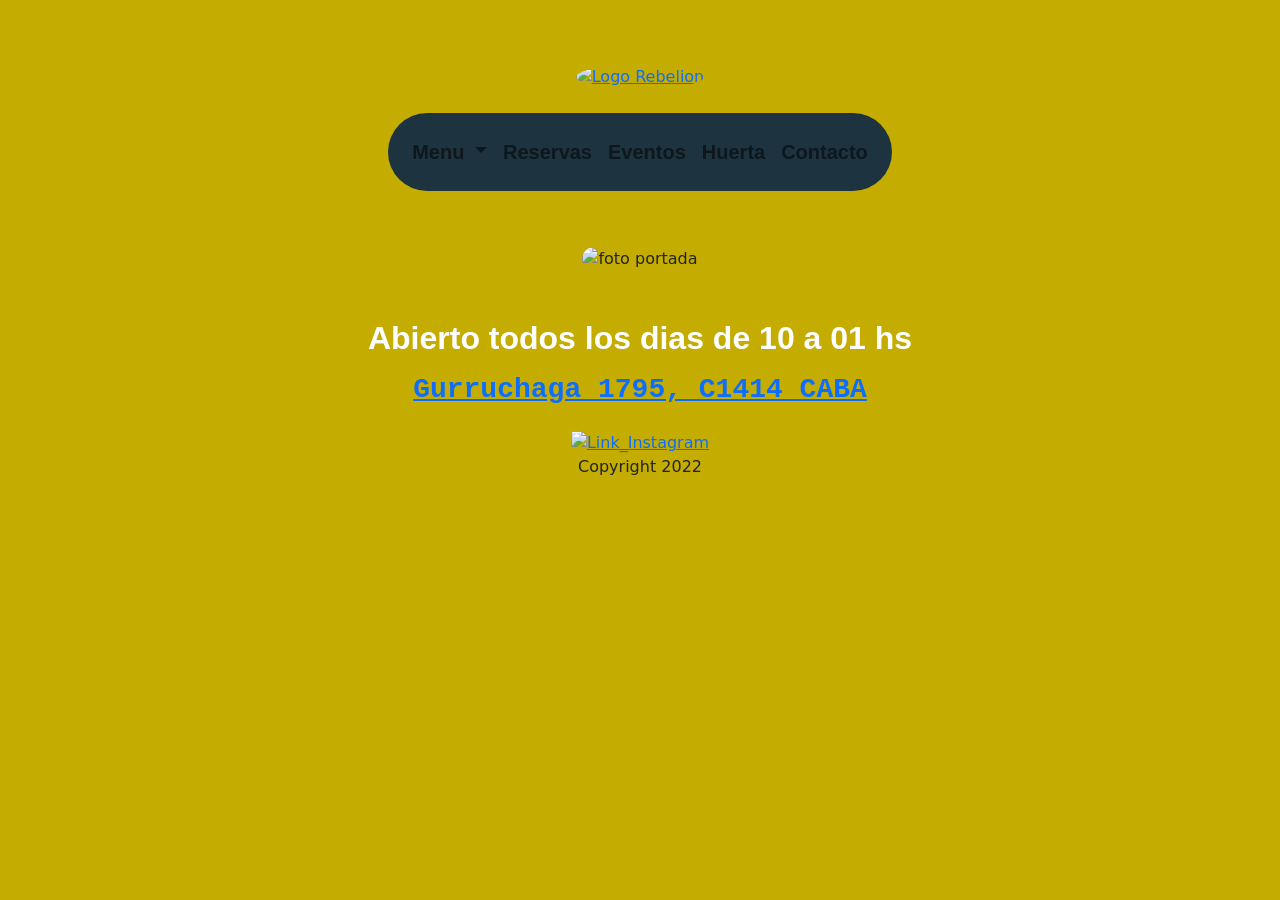
==== index.html @ e7a41cca "bootstrap y mas" ====
<!DOCTYPE html>
<html lang="es">
<head>
  
  <meta charset="UTF-8">
  <meta http-equiv="X-UA-Compatible" content="IE=edge">
  <meta name="viewport" content="width=device-width, initial-scale=1.0">  
  <link rel="stylesheet" href="./assets/bootstrap/css/bootstrap.min.css">
  <script src= "./assets/bootstrap/js/jquery.slim.min.js"></script>
  <script src="./assets/bootstrap/js/bootstrap.bundle.min.js"></script>
  <script src="./assets/bootstrap/js/wow.js"></script>
              <script>
              new WOW().init();
              </script>
  <link rel="stylesheet" href="./assets/bootstrap/css/animate.css">
  <link rel="shortcut icon" href="./assets/img/favicon.png" type="image/png">
  <link rel="stylesheet" href="./assets/estilos/style.css">
  <title>Rebelion</title>
</head>
<body>
<header> 
  <div class="rounded"> 
    <a href= "./index.html" > 
      <img src= "./assets/img/logo_rebelion.jpg" alt="Logo Rebelion" width="100" height="100" class="logo__nav">
     </a> 
    </div>
    <nav class="navbar navbar-expand-xl navbar-light bg-light">
      <div class="container-fluid">
        <div class="collapse navbar-collapse show" id="navbarWithDropdown">
          <ul class="navbar-nav">
            <li class="nav-item dropdown">
              <a class="nav-link dropdown-toggle" href="#" id="navbarDropdownMenuLink" role="button" data-bs-toggle="dropdown" aria-expanded="false">
                Menu
              </a><ul class="dropdown-menu" aria-labelledby="navbarDropdownMenuLink">
                <li><a class="dropdown-item" href="./assets/pages/menudia.html">Dia</a></li>
                <li><a class="dropdown-item" href="./assets/pages/menunoche.html">Noche</a></li>
              </ul>
            </li>
            <li class="nav-item">
              <a class="nav-link" href="./assets/pages/reservas.html">Reservas</a>
            </li>
            <li class="nav-item">
              <a class="nav-link" href="./assets/pages/eventos.html">Eventos</a>
            </li>
              <li class="nav-item">
                <a class="nav-link "  href="./assets/pages/huerta.html">Huerta</a>
              </li>
              <li class="nav-item">
                <a class="nav-link" href="./assets/pages/contacto.html">Contacto</a>
              </li>
          </ul>
        </div>
      </div>
    </nav>
</header>
<main> 
  <div class="imagen__portada__div">
    <img src="./assets/img/portada.jpg" alt="foto portada" width="600" height="600" class="foto__portada">
  </div>
  <h2 class="hora__index"> Abierto todos los dias de 10 a 01 hs </h2>
  <h3 class="direccion__index"> <a href= "https://www.google.com/maps/place/Rebeli%C3%B3n/@-34.5882023,-58.4272227,17z/data=!3m1!4b1!4m5!3m4!1s0x95bcb5e92b712fb3:0x6e0782597e94b379!8m2!3d-34.5882023!4d-58.4272227" target="_blank">Gurruchaga 1795, C1414 CABA</a></h3>
    
</main>
  <footer><a href="https://www.instagram.com/rebelion_ba/" class="logo__instagram"> <img src="assets/img/instagram.png" alt="Link_Instagram" width="40" height="40"> </a><p>Copyright 2022</p></footer>
</body>
</html>
---- assets/estilos/style.css ----
*{
    margin: 0;
    padding: 0;
    box-sizing: border-box;
    text-decoration: none;
}
/* logo  */
.rounded {padding: 1rem;   
}
.logo__nav{border-radius: 80%;
    width: 10vw;
    height: 10vw;}


.imagen__portada__div{
    padding: 3rem
}

.foto__portada {border-radius: 60px;
    width: 50vw;
    height: 50vw;
    
}

header{
    display: flex;
    flex-direction: column;
    align-items: center;
}

/* Barra Navegacion */
.nav {display: flex;
    flex-direction: row;
    justify-content: right;
    align-items: center;
}

.navbar-nav {
    background: #1D333F;;
    padding: 1rem ;
        font-family:-apple-system, BlinkMacSystemFont, 'Segoe UI', Roboto, Oxygen, Ubuntu, Cantarell, 'Open Sans', 'Helvetica Neue', sans-serif;
        font-size: 20px;
        font-weight: bold;
        border-radius: 50px; 
    }

    .navbar-nav:hover {
        background: #fff;
    }
.navbar-expand-xl{
    background-color:transparent!important ;

} 
body{ 
    background: #C5AC00;
        padding: 3rem;
    text-align: center;

 
}
main h1 { color: #FFFFFF;
        text-shadow: 1px 3px 0 #969696, 1px 13px 5px #1D333F;
        font-size: 50px;
        font-family:'Franklin Gothic Medium', 'Arial Narrow', Arial, sans-serif;}
 
.hora__index { color: #fff;
    font-family:'Gill Sans', 'Gill Sans MT', Calibri, 'Trebuchet MS', sans-serif;
    font-weight: 700;

    animation: backInLeft;
    animation-duration: 2s;
    animation-delay: 1s;
 }

 .menu__ambos {
    width: 23vw;
    height: 43vw;
    border-radius: 2rem;
    transition: width 2s, height 2s;
    padding: 1rem ;
}

.menu__ambos:hover {
    width: 30vw;
    height: 50vw;
}


/* formulario contacto */

.mb-3{
    padding: 1rem;
    font-size: 30px;
    width: 20%;
    display: flex;
    flex-direction: column;
    align-self: center;
    margin: auto;
}


.reserva__letra {font-size: 30px;}
#fecha { font-size: 20px;}
#comensales{font-size: 20px;}
#tel { font-size: 20px;}

.direccion__index {margin-top: 1rem;
    font-family: 'Courier New', Courier, monospace;
    font-weight: 700;
    
}

.logo__instagram {width: fit-content;
    align-self: center;
}

.carousel-inner{
   text-align: center;
   margin: 0 auto;
    border-radius: 50px;
    width: 30vw;
    height: 30vw;

}

footer {padding: 1rem;
    display: flex;
flex-direction: column;
align-content:center;
justify-content: end;
}
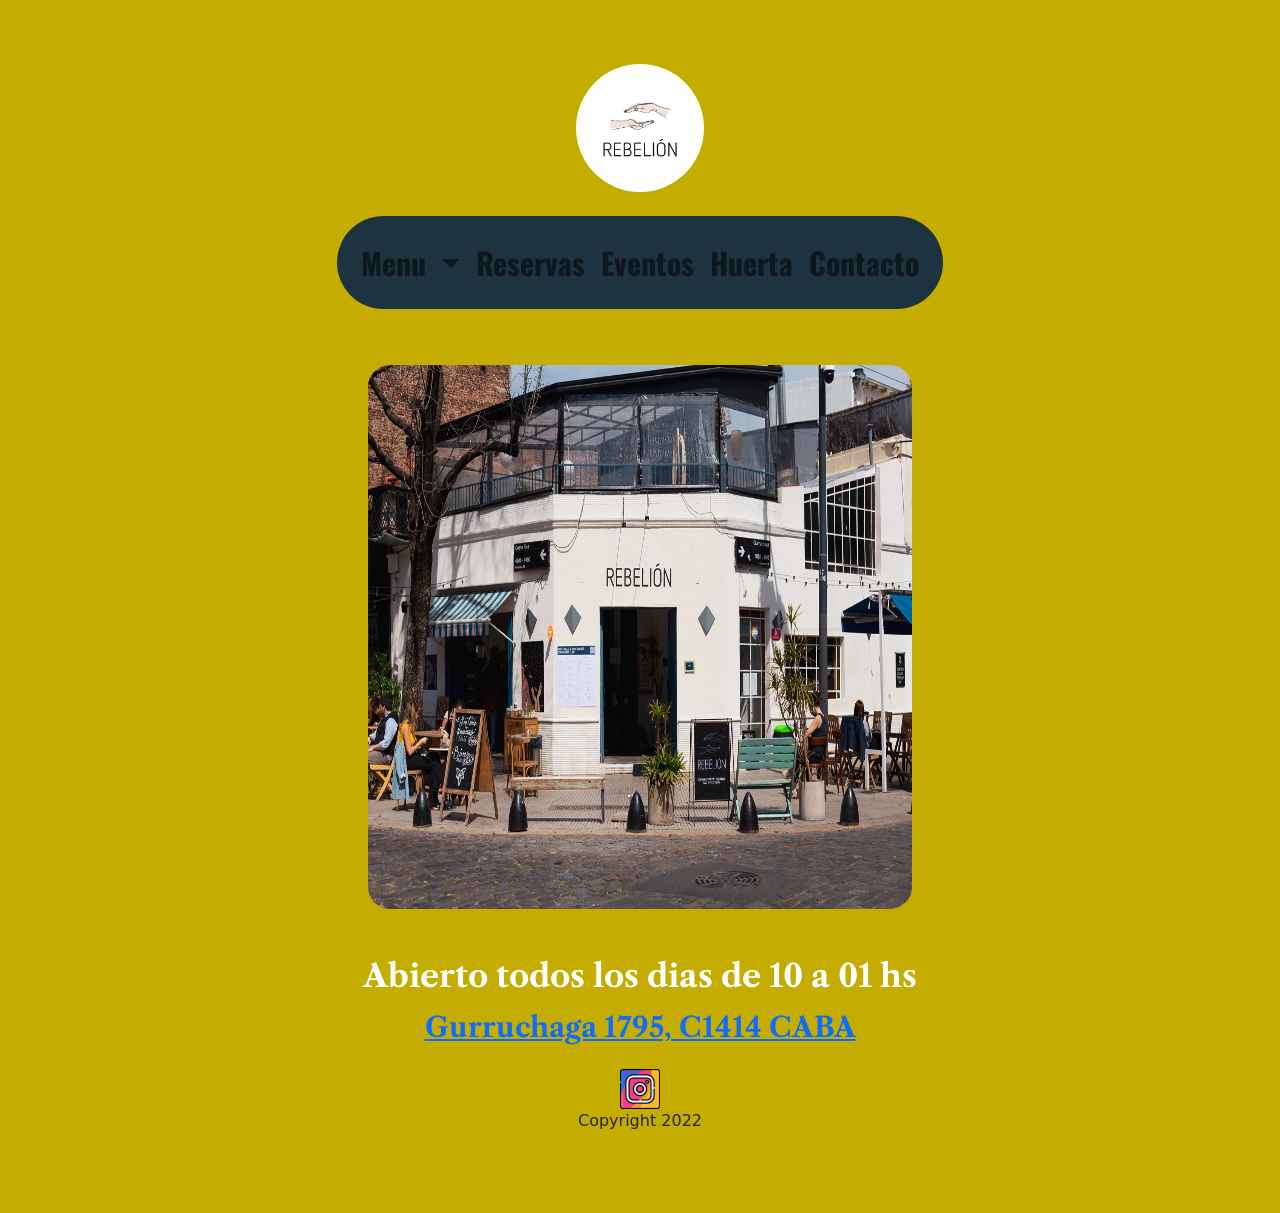
==== commit 75d8bf3c: "sass cambios" ====
--- a/index.html
+++ b/index.html
@@ -14,12 +14,13 @@
               </script>
   <link rel="stylesheet" href="./assets/bootstrap/css/animate.css">
   <link rel="shortcut icon" href="./assets/img/favicon.png" type="image/png">
-  <link rel="stylesheet" href="./assets/estilos/style.css">
+  <link rel="stylesheet" href="./assets/estilos/main.css">
+  <link href="https://fonts.googleapis.com/css2?family=Libre+Caslon+Text:wght@700&family=Oswald:wght@500&display=swap" rel="stylesheet">
   <title>Rebelion</title>
 </head>
 <body>
 <header> 
-  <div class="rounded"> 
+  <div class="logo"> 
     <a href= "./index.html" > 
       <img src= "./assets/img/logo_rebelion.jpg" alt="Logo Rebelion" width="100" height="100" class="logo__nav">
      </a> 
@@ -54,8 +55,8 @@
     </nav>
 </header>
 <main> 
-  <div class="imagen__portada__div">
-    <img src="./assets/img/portada.jpg" alt="foto portada" width="600" height="600" class="foto__portada">
+  <div>
+    <img src="./assets/img/portada.jpg" alt="foto portada" class="imagen__portada">
   </div>
   <h2 class="hora__index"> Abierto todos los dias de 10 a 01 hs </h2>
   <h3 class="direccion__index"> <a href= "https://www.google.com/maps/place/Rebeli%C3%B3n/@-34.5882023,-58.4272227,17z/data=!3m1!4b1!4m5!3m4!1s0x95bcb5e92b712fb3:0x6e0782597e94b379!8m2!3d-34.5882023!4d-58.4272227" target="_blank">Gurruchaga 1795, C1414 CABA</a></h3>
--- a/assets/estilos/main.css
+++ b/assets/estilos/main.css
@@ -0,0 +1 @@
+header{display:flex;flex-direction:column;align-items:center}.logo{padding:1rem}.logo__nav{border-radius:80%;width:10vw;height:10vw}.nav{display:flex;flex-direction:row;align-items:center}.navbar-expand-xl{background-color:transparent !important}.navbar-nav{background:#1D333F;font-family:"Oswald","sans-serif";padding:1rem;font-size:30px;font-weight:bold;border-radius:50px}.navbar-nav .nav-item:hover{background:#fff}footer{padding:1rem;display:flex;flex-direction:column;align-content:center;justify-content:end}body{background:#C5AC00;padding:3rem;text-align:center}main h1{color:#fff;text-shadow:1px 3px 0 #969696,1px 13px 5px #1D333F;font-size:60px;font-family:"Libre Caslon Text","serif"}body .hora__index{color:#fff;font-family:"Libre Caslon Text","serif";font-weight:700;animation:backInLeft;animation-duration:2s;animation-delay:1s}body .imagen__portada{padding:3rem;align-items:center;border-radius:70px;width:50vw;height:50vw}body .direccion__index{margin-top:1rem;font-family:"Libre Caslon Text","serif";font-weight:700}
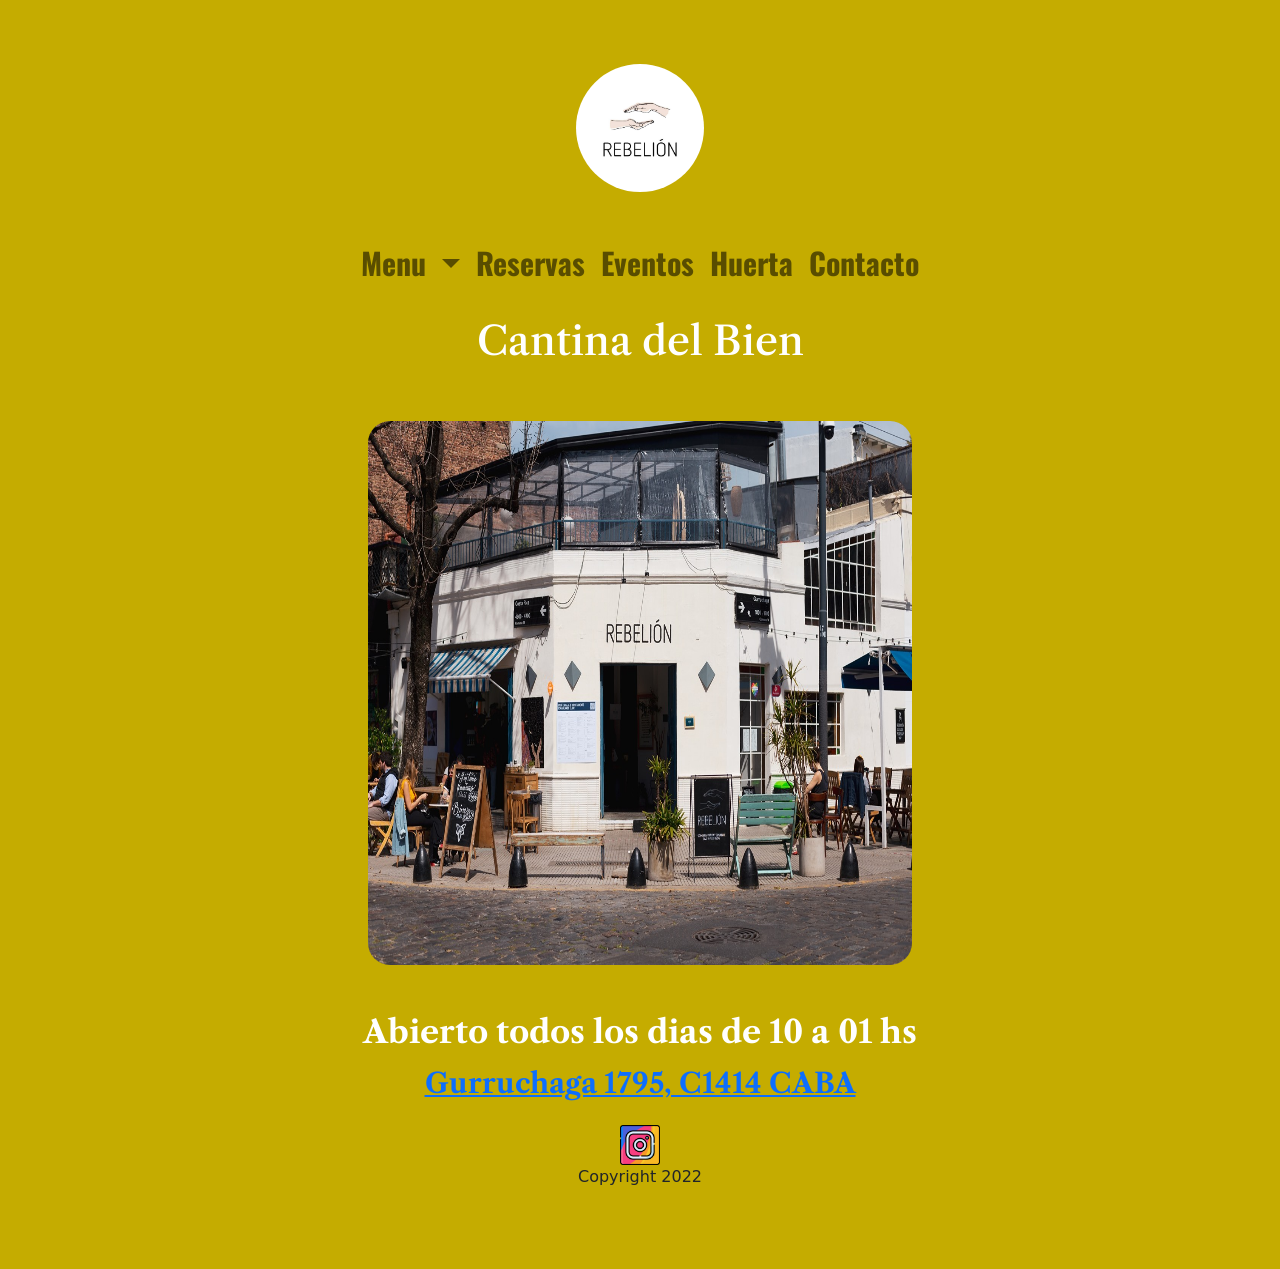
==== commit 0fbe972f: "cambios varios" ====
--- a/index.html
+++ b/index.html
@@ -4,7 +4,12 @@
   
   <meta charset="UTF-8">
   <meta http-equiv="X-UA-Compatible" content="IE=edge">
-  <meta name="viewport" content="width=device-width, initial-scale=1.0">  
+  <meta name="viewport" content="width=device-width, initial-scale=1.0">
+  <meta name="description"
+  content="Sitio oficial Rebelion restaurante">
+  <meta name="keywords"
+  content="resto, argentina, capital, musica, restaurante, bar, brujas, noche, dia, comida, jazz">
+
   <link rel="stylesheet" href="./assets/bootstrap/css/bootstrap.min.css">
   <script src= "./assets/bootstrap/js/jquery.slim.min.js"></script>
   <script src="./assets/bootstrap/js/bootstrap.bundle.min.js"></script>
@@ -55,6 +60,7 @@
     </nav>
 </header>
 <main> 
+<h1 class="cantina">Cantina del Bien</h1>
   <div>
     <img src="./assets/img/portada.jpg" alt="foto portada" class="imagen__portada">
   </div>
--- a/assets/estilos/main.css
+++ b/assets/estilos/main.css
@@ -1 +1 @@
-header{display:flex;flex-direction:column;align-items:center}.logo{padding:1rem}.logo__nav{border-radius:80%;width:10vw;height:10vw}.nav{display:flex;flex-direction:row;align-items:center}.navbar-expand-xl{background-color:transparent !important}.navbar-nav{background:#1D333F;font-family:"Oswald","sans-serif";padding:1rem;font-size:30px;font-weight:bold;border-radius:50px}.navbar-nav .nav-item:hover{background:#fff}footer{padding:1rem;display:flex;flex-direction:column;align-content:center;justify-content:end}body{background:#C5AC00;padding:3rem;text-align:center}main h1{color:#fff;text-shadow:1px 3px 0 #969696,1px 13px 5px #1D333F;font-size:60px;font-family:"Libre Caslon Text","serif"}body .hora__index{color:#fff;font-family:"Libre Caslon Text","serif";font-weight:700;animation:backInLeft;animation-duration:2s;animation-delay:1s}body .imagen__portada{padding:3rem;align-items:center;border-radius:70px;width:50vw;height:50vw}body .direccion__index{margin-top:1rem;font-family:"Libre Caslon Text","serif";font-weight:700}
+*{margin:0;padding:0;box-sizing:border-box;text-decoration:none}header{display:flex;flex-direction:column;align-items:center}.logo{padding:1rem}.logo__nav{border-radius:80%;width:10vw;height:10vw}.nav{display:flex;flex-direction:row;align-items:center}.nav-item{color:#1D333F}.navbar-expand-xl{background-color:transparent !important}.navbar-nav{background:transparent;font-family:"Oswald","sans-serif";padding:1rem;font-size:30px;font-weight:bold;border-radius:50px}.navbar-nav .nav-item:hover{background-color:#fff}footer{padding:1rem;display:flex;flex-direction:column;align-content:center;justify-content:end}.logo__instagram{width:fit-content;align-self:center}body{background:#C5AC00;padding:3rem;text-align:center}.titulo{color:#fff;text-shadow:1px 3px 0 #969696,1px 13px 5px #1D333F;font-size:60px;font-family:"Libre Caslon Text","serif"}.cantina{color:#fff;font-family:"Libre Caslon Text","serif";font-size:40px}body .hora__index{color:#fff;font-family:"Libre Caslon Text","serif";font-weight:700;animation:backInLeft;animation-duration:2s;animation-delay:1s}body .imagen__portada{padding:3rem;align-items:center;border-radius:70px;height:50vw;width:50vw}body .direccion__index{margin-top:1rem;font-family:"Libre Caslon Text","serif";font-weight:700}.mb-3{padding:1rem;font-size:30px;width:20%;display:flex;flex-direction:column;align-self:center;margin:auto;font-family:"Libre Caslon Text","serif"}.form-control{min-width:170px}.eventos__fotos{display:flex;flex-direction:row;justify-content:space-around;padding:2rem}.card-title{font-family:"Oswald","sans-serif"}.card-text{font-family:"Libre Caslon Text","serif"}.menu__ambos{height:43vw;width:23vw;border-radius:2rem;transition:width 2s, height 2s;padding:1rem}.menu__ambos:hover{height:50vw;width:30vw}.carousel-item{border-radius:40px;height:40vw;width:40vw;padding:1rem}.reserva__letra{font-size:40px}#fecha{font-size:20px}#comensales{font-size:20px}#tel{font-size:20px}
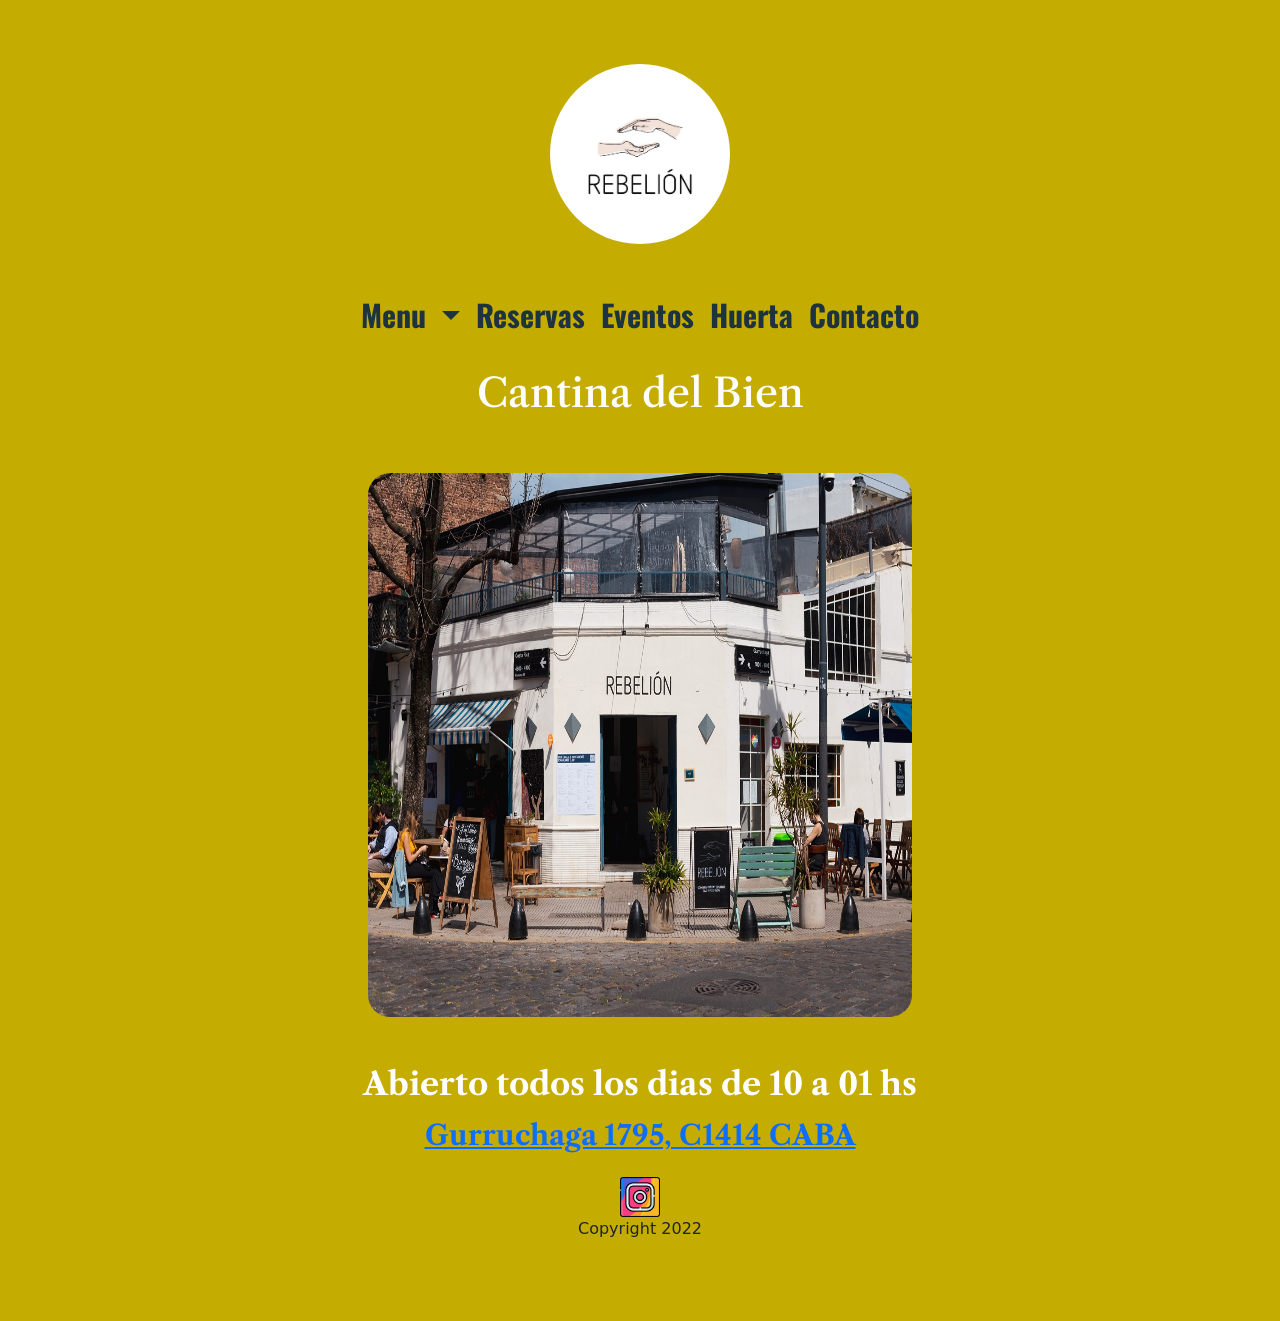
==== commit c4d55356: "cambios varios" ====
--- a/index.html
+++ b/index.html
@@ -62,7 +62,7 @@
 <main> 
 <h1 class="cantina">Cantina del Bien</h1>
   <div>
-    <img src="./assets/img/portada.jpg" alt="foto portada" class="imagen__portada">
+    <img src="./assets/img/portada.jpg" alt="foto portada" class="imagen__portada col-sm-10">
   </div>
   <h2 class="hora__index"> Abierto todos los dias de 10 a 01 hs </h2>
   <h3 class="direccion__index"> <a href= "https://www.google.com/maps/place/Rebeli%C3%B3n/@-34.5882023,-58.4272227,17z/data=!3m1!4b1!4m5!3m4!1s0x95bcb5e92b712fb3:0x6e0782597e94b379!8m2!3d-34.5882023!4d-58.4272227" target="_blank">Gurruchaga 1795, C1414 CABA</a></h3>
--- a/assets/estilos/main.css
+++ b/assets/estilos/main.css
@@ -1 +1 @@
-*{margin:0;padding:0;box-sizing:border-box;text-decoration:none}header{display:flex;flex-direction:column;align-items:center}.logo{padding:1rem}.logo__nav{border-radius:80%;width:10vw;height:10vw}.nav{display:flex;flex-direction:row;align-items:center}.nav-item{color:#1D333F}.navbar-expand-xl{background-color:transparent !important}.navbar-nav{background:transparent;font-family:"Oswald","sans-serif";padding:1rem;font-size:30px;font-weight:bold;border-radius:50px}.navbar-nav .nav-item:hover{background-color:#fff}footer{padding:1rem;display:flex;flex-direction:column;align-content:center;justify-content:end}.logo__instagram{width:fit-content;align-self:center}body{background:#C5AC00;padding:3rem;text-align:center}.titulo{color:#fff;text-shadow:1px 3px 0 #969696,1px 13px 5px #1D333F;font-size:60px;font-family:"Libre Caslon Text","serif"}.cantina{color:#fff;font-family:"Libre Caslon Text","serif";font-size:40px}body .hora__index{color:#fff;font-family:"Libre Caslon Text","serif";font-weight:700;animation:backInLeft;animation-duration:2s;animation-delay:1s}body .imagen__portada{padding:3rem;align-items:center;border-radius:70px;height:50vw;width:50vw}body .direccion__index{margin-top:1rem;font-family:"Libre Caslon Text","serif";font-weight:700}.mb-3{padding:1rem;font-size:30px;width:20%;display:flex;flex-direction:column;align-self:center;margin:auto;font-family:"Libre Caslon Text","serif"}.form-control{min-width:170px}.eventos__fotos{display:flex;flex-direction:row;justify-content:space-around;padding:2rem}.card-title{font-family:"Oswald","sans-serif"}.card-text{font-family:"Libre Caslon Text","serif"}.menu__ambos{height:43vw;width:23vw;border-radius:2rem;transition:width 2s, height 2s;padding:1rem}.menu__ambos:hover{height:50vw;width:30vw}.carousel-item{border-radius:40px;height:40vw;width:40vw;padding:1rem}.reserva__letra{font-size:40px}#fecha{font-size:20px}#comensales{font-size:20px}#tel{font-size:20px}
+*{margin:0;padding:0;box-sizing:border-box;text-decoration:none}header{display:flex;flex-direction:column;align-items:center}.logo{padding:1rem}.logo__nav{border-radius:80%;height:180px;width:180px}.nav{display:flex;flex-direction:row;align-items:center}.nav-link{color:#1D333F}.navbar-expand-xl{background-color:transparent !important}.navbar-nav{background:transparent;font-family:"Oswald","sans-serif";padding:1rem;font-size:30px;font-weight:bold;border-radius:50px}.navbar-nav .nav-item:hover{background-color:#fff}footer{padding:1rem;display:flex;flex-direction:column;align-content:center;justify-content:end}.logo__instagram{width:fit-content;align-self:center}body{background:#C5AC00;padding:3rem;text-align:center}.titulo{color:#fff;text-shadow:1px 3px 0 #969696,1px 13px 5px #1D333F;font-size:60px;font-family:"Libre Caslon Text","serif"}.cantina{color:#fff;font-family:"Libre Caslon Text","serif";font-size:40px}body .hora__index{color:#fff;font-family:"Libre Caslon Text","serif";font-weight:700;animation:backInLeft;animation-duration:2s;animation-delay:1s}body .imagen__portada{padding:3rem;align-items:center;border-radius:70px;height:50vw;width:50vw}body .direccion__index{margin-top:1rem;font-family:"Libre Caslon Text","serif";font-weight:700}.mb-3{padding:1rem;font-size:30px;width:20%;display:flex;flex-direction:column;align-self:center;margin:auto;font-family:"Libre Caslon Text","serif"}.form-control{min-width:170px}.card{display:flex;justify-content:center;align-items:center;margin:2rem}.card-img-top{height:350px}.card-title{font-family:"Oswald","sans-serif"}.card-text{font-family:"Libre Caslon Text","serif"}.menu__ambos{height:43vw;width:23vw;border-radius:2rem;transition:width 2s, height 2s;padding:1rem}.menu__ambos:hover{height:50vw;width:30vw}.carousel-item{border-radius:40px;height:40vw;width:40vw;padding:1rem}.reserva__letra{font-size:40px}#fecha{font-size:20px}#comensales{font-size:20px}#tel{font-size:20px}
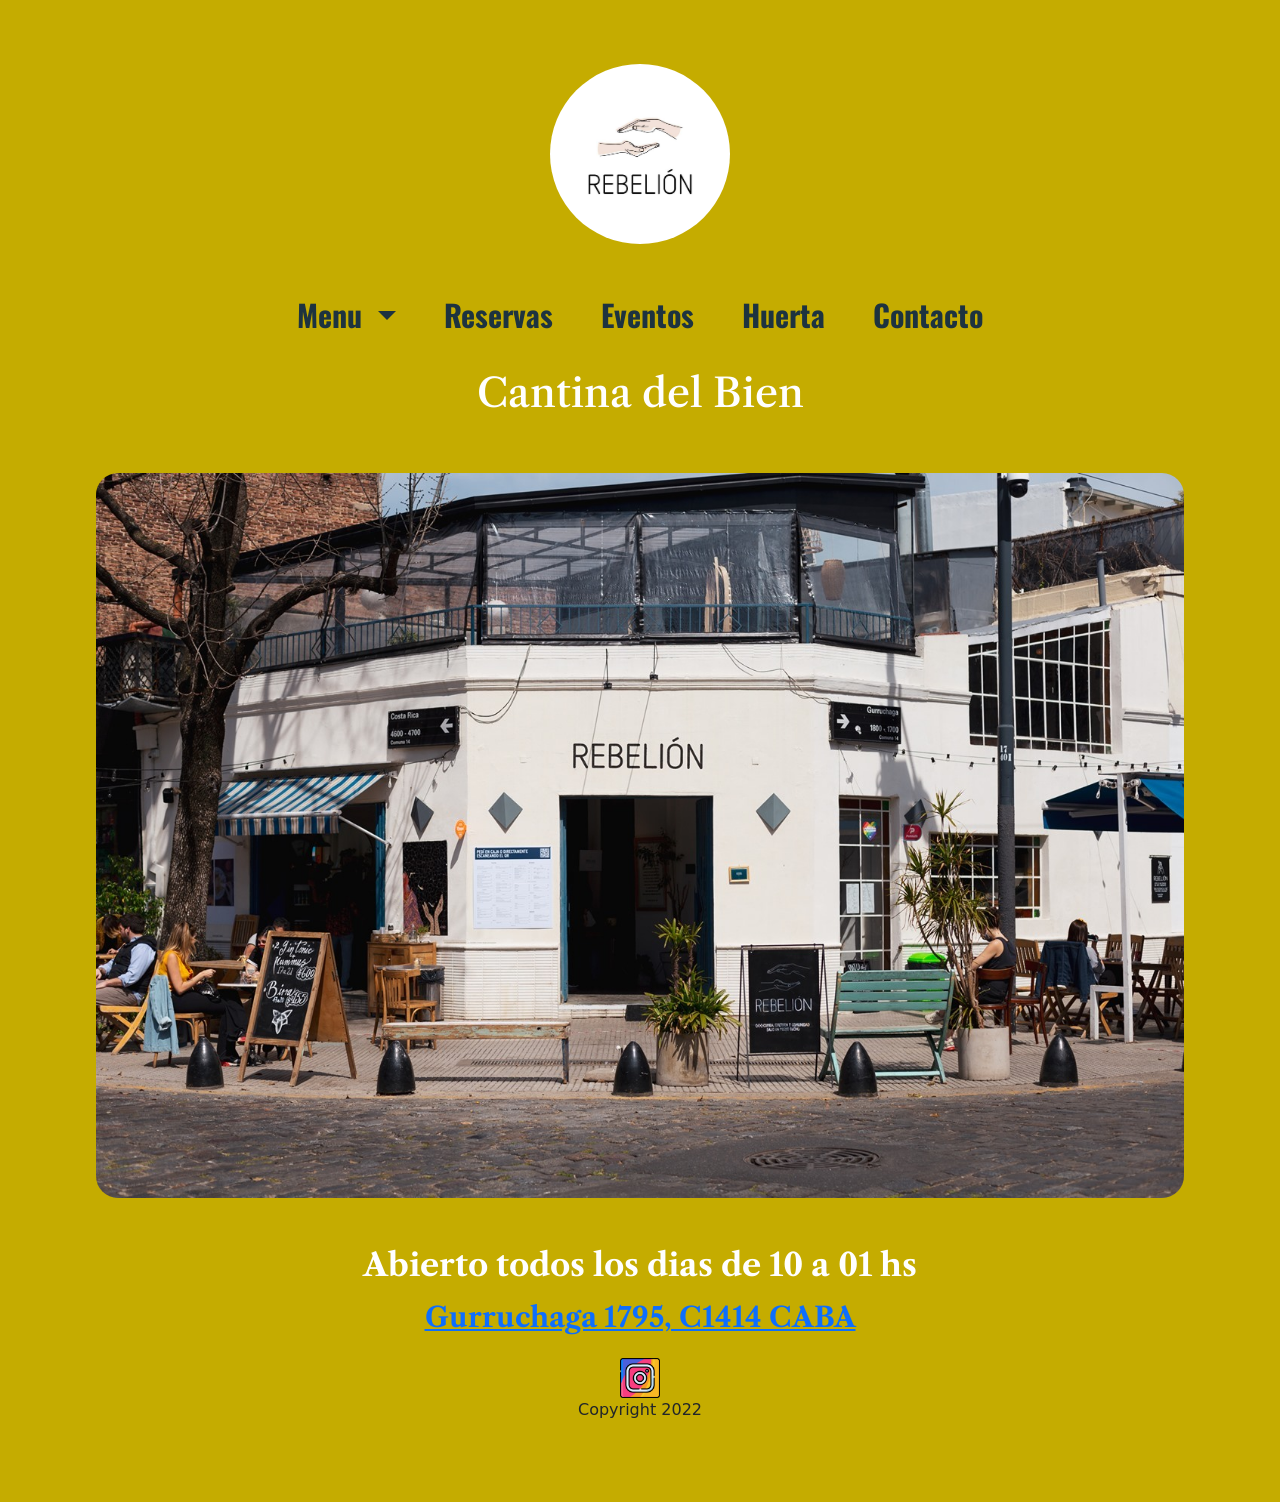
==== commit 65403e91: "cambios navbar" ====
--- a/index.html
+++ b/index.html
@@ -30,39 +30,44 @@
       <img src= "./assets/img/logo_rebelion.jpg" alt="Logo Rebelion" width="100" height="100" class="logo__nav">
      </a> 
     </div>
-    <nav class="navbar navbar-expand-xl navbar-light bg-light">
+  <nav class="navbar navbar-expand-lg bg-light">
       <div class="container-fluid">
-        <div class="collapse navbar-collapse show" id="navbarWithDropdown">
-          <ul class="navbar-nav">
+        <button class="navbar-toggler" type="button" data-bs-toggle="collapse" data-bs-target="#navbarScroll" aria-controls="navbarScroll" aria-expanded="false" aria-label="Toggle navigation">
+          <span class="navbar-toggler-icon"></span>
+        </button>
+        <div class="collapse navbar-collapse" id="navbarScroll">
+          <ul class="navbar-nav me-auto my-2 my-lg-0 navbar-nav-scroll" style="--bs-scroll-height: 100px;">
             <li class="nav-item dropdown">
-              <a class="nav-link dropdown-toggle" href="#" id="navbarDropdownMenuLink" role="button" data-bs-toggle="dropdown" aria-expanded="false">
-                Menu
-              </a><ul class="dropdown-menu" aria-labelledby="navbarDropdownMenuLink">
-                <li><a class="dropdown-item" href="./assets/pages/menudia.html">Dia</a></li>
-                <li><a class="dropdown-item" href="./assets/pages/menunoche.html">Noche</a></li>
-              </ul>
-            </li>
+              <a class="nav-link dropdown-toggle" href="#" role="button" data-bs-toggle="dropdown" aria-expanded="false">
+              Menu
+              </a>
+            <ul class="dropdown-menu">
+              <li><a class="dropdown-item" href="./assets/pages/menudia.html">Menu Dia</a></li>
+              <li><hr class="dropdown-divider"></li>
+              <li><a class="dropdown-item" href="./assets/pages/menunoche.html">Menu Noche</a></li>
+            </ul>
+          </li>
             <li class="nav-item">
-              <a class="nav-link" href="./assets/pages/reservas.html">Reservas</a>
+              <a class="nav-link " href="./assets/pages/reservas.html">Reservas</a>
             </li>
             <li class="nav-item">
               <a class="nav-link" href="./assets/pages/eventos.html">Eventos</a>
             </li>
-              <li class="nav-item">
-                <a class="nav-link "  href="./assets/pages/huerta.html">Huerta</a>
-              </li>
-              <li class="nav-item">
-                <a class="nav-link" href="./assets/pages/contacto.html">Contacto</a>
-              </li>
+            <li class="nav-item">
+              <a class="nav-link" href="./assets/pages/huerta.html">Huerta</a>
+            </li>
+            <li class="nav-item">
+              <a class="nav-link" href="./assets/pages/contacto.html">Contacto</a>
+            </li>
           </ul>
         </div>
       </div>
-    </nav>
+  </nav>
 </header>
 <main> 
 <h1 class="cantina">Cantina del Bien</h1>
-  <div>
-    <img src="./assets/img/portada.jpg" alt="foto portada" class="imagen__portada col-sm-10">
+  <div class="col-sm-12">
+    <img src="./assets/img/portada.jpg" alt="foto portada" class="imagen__portada">
   </div>
   <h2 class="hora__index"> Abierto todos los dias de 10 a 01 hs </h2>
   <h3 class="direccion__index"> <a href= "https://www.google.com/maps/place/Rebeli%C3%B3n/@-34.5882023,-58.4272227,17z/data=!3m1!4b1!4m5!3m4!1s0x95bcb5e92b712fb3:0x6e0782597e94b379!8m2!3d-34.5882023!4d-58.4272227" target="_blank">Gurruchaga 1795, C1414 CABA</a></h3>
--- a/assets/estilos/main.css
+++ b/assets/estilos/main.css
@@ -1 +1 @@
-*{margin:0;padding:0;box-sizing:border-box;text-decoration:none}header{display:flex;flex-direction:column;align-items:center}.logo{padding:1rem}.logo__nav{border-radius:80%;height:180px;width:180px}.nav{display:flex;flex-direction:row;align-items:center}.nav-link{color:#1D333F}.navbar-expand-xl{background-color:transparent !important}.navbar-nav{background:transparent;font-family:"Oswald","sans-serif";padding:1rem;font-size:30px;font-weight:bold;border-radius:50px}.navbar-nav .nav-item:hover{background-color:#fff}footer{padding:1rem;display:flex;flex-direction:column;align-content:center;justify-content:end}.logo__instagram{width:fit-content;align-self:center}body{background:#C5AC00;padding:3rem;text-align:center}.titulo{color:#fff;text-shadow:1px 3px 0 #969696,1px 13px 5px #1D333F;font-size:60px;font-family:"Libre Caslon Text","serif"}.cantina{color:#fff;font-family:"Libre Caslon Text","serif";font-size:40px}body .hora__index{color:#fff;font-family:"Libre Caslon Text","serif";font-weight:700;animation:backInLeft;animation-duration:2s;animation-delay:1s}body .imagen__portada{padding:3rem;align-items:center;border-radius:70px;height:50vw;width:50vw}body .direccion__index{margin-top:1rem;font-family:"Libre Caslon Text","serif";font-weight:700}.mb-3{padding:1rem;font-size:30px;width:20%;display:flex;flex-direction:column;align-self:center;margin:auto;font-family:"Libre Caslon Text","serif"}.form-control{min-width:170px}.card{display:flex;justify-content:center;align-items:center;margin:2rem}.card-img-top{height:350px}.card-title{font-family:"Oswald","sans-serif"}.card-text{font-family:"Libre Caslon Text","serif"}.menu__ambos{height:43vw;width:23vw;border-radius:2rem;transition:width 2s, height 2s;padding:1rem}.menu__ambos:hover{height:50vw;width:30vw}.carousel-item{border-radius:40px;height:40vw;width:40vw;padding:1rem}.reserva__letra{font-size:40px}#fecha{font-size:20px}#comensales{font-size:20px}#tel{font-size:20px}
+*{margin:0;padding:0;box-sizing:border-box;text-decoration:none}header{display:flex;flex-direction:column;align-items:center}.logo{padding:1rem}.logo__nav{border-radius:80%;height:180px;width:180px}.navbar{display:flex;flex-direction:row;align-items:center}.nav-link{color:#1D333F}.navbar{background-color:transparent !important}.nav-item{background:transparent;font-family:"Oswald","sans-serif";padding:1rem;font-size:30px;font-weight:bold;border-radius:50px}.nav-item .nav-link:hover{background-color:#fff}footer{padding:1rem;display:flex;flex-direction:column;align-content:center;justify-content:end}.logo__instagram{width:fit-content;align-self:center}body{background:#C5AC00;padding:3rem;text-align:center}.titulo{color:#fff;text-shadow:1px 3px 0 #969696,1px 13px 5px #1D333F;font-size:80px;font-family:"Libre Caslon Text","serif"}.cantina{color:#fff;font-family:"Libre Caslon Text","serif";font-size:40px}@media screen and (max-width: 600px){.titulo{font-size:50px}}body .hora__index{color:#fff;font-family:"Libre Caslon Text","serif";font-weight:700;animation:backInLeft;animation-duration:2s;animation-delay:1s}body .imagen__portada{padding:3rem;align-items:center;border-radius:70px;height:auto;width:100%}body .direccion__index{margin-top:1rem;font-family:"Libre Caslon Text","serif";font-weight:700}.mb-3{padding:1rem;font-size:30px;width:20%;display:flex;flex-direction:column;align-self:center;margin:auto;font-family:"Libre Caslon Text","serif"}.form-control{min-width:170px}.evento-card{display:flex;align-content:center;justify-content:space-around;align-items:center;margin:2rem;padding:2rem}.card{background-color:#1D333F}.card-title{font-family:"Oswald","sans-serif";color:#fff}.card-text{font-family:"Libre Caslon Text","serif";color:#fff}.menu__ambos{height:43vw;width:23vw;border-radius:2rem;transition:width 2s, height 2s;padding:1rem}.menu__ambos:hover{height:50vw;width:30vw}.carousel-inner{padding:2rem}.reserva__letra{font-size:40px}#fecha{font-size:20px}#comensales{font-size:20px}#tel{font-size:20px}
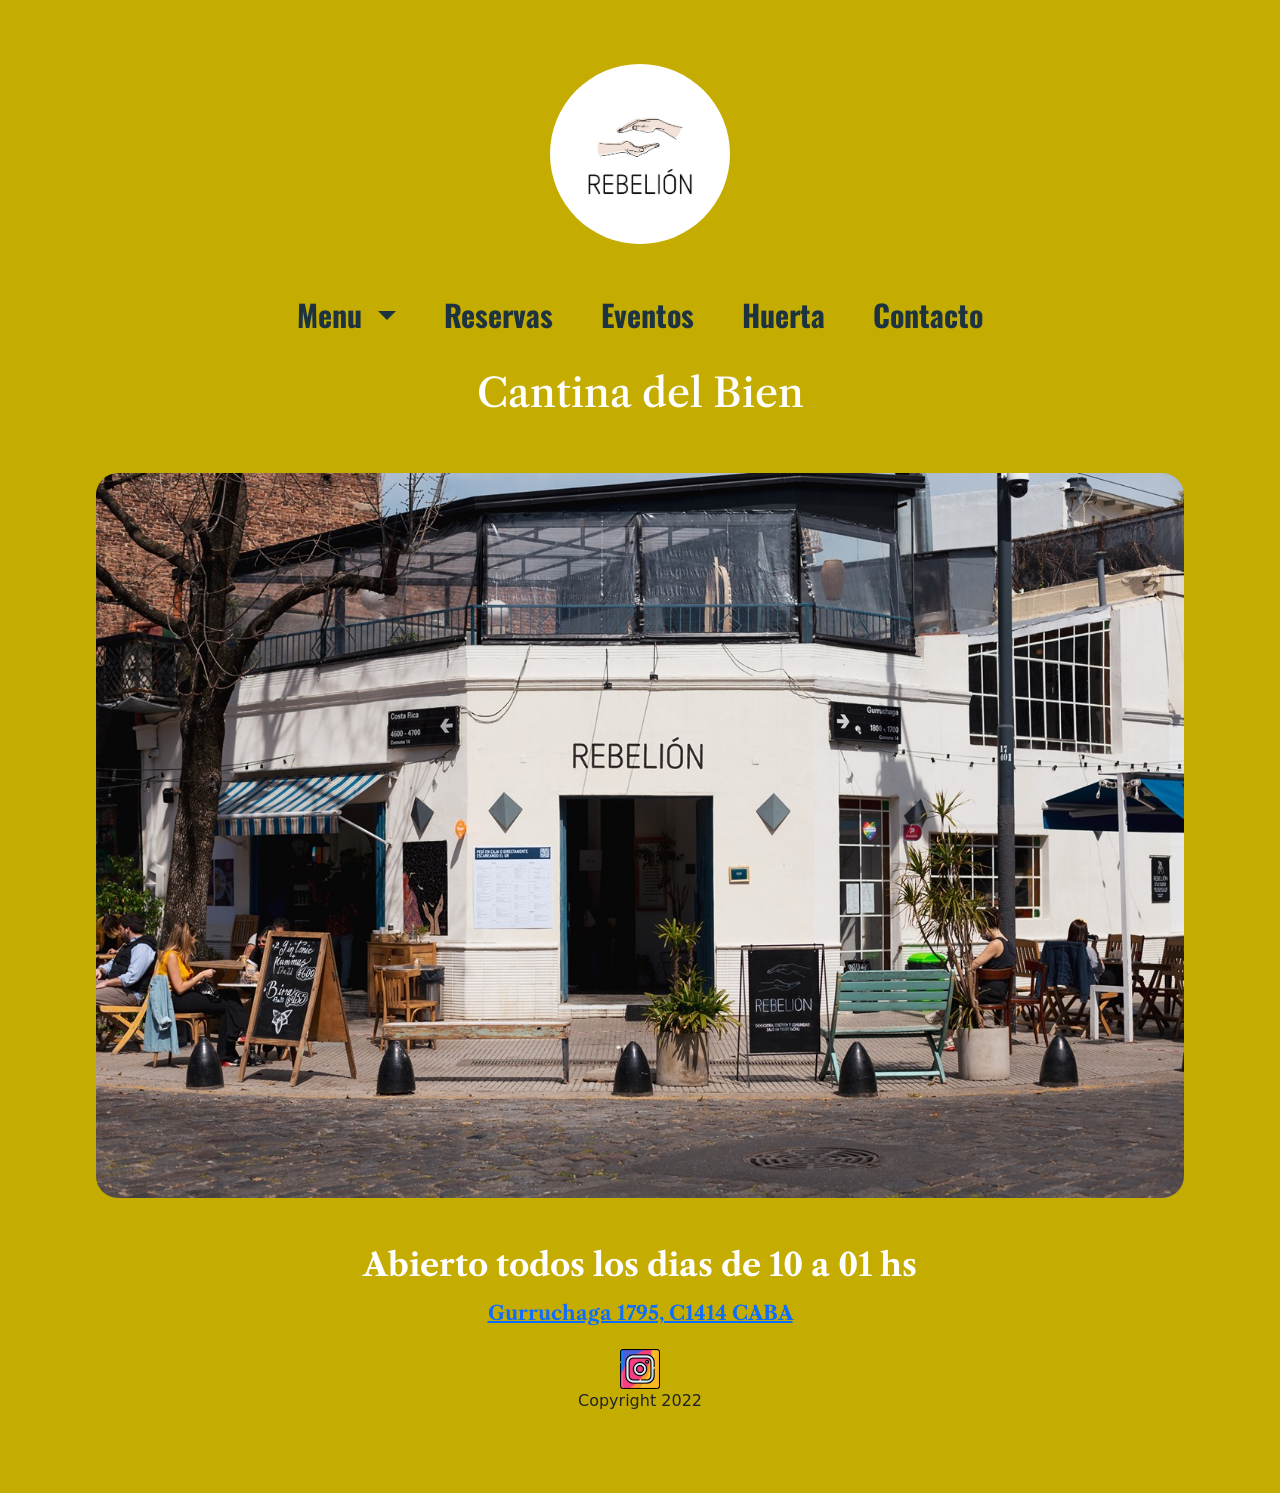
==== commit 8247c774: "cambio tamaño direc" ====
--- a/index.html
+++ b/index.html
@@ -36,7 +36,7 @@
           <span class="navbar-toggler-icon"></span>
         </button>
         <div class="collapse navbar-collapse" id="navbarScroll">
-          <ul class="navbar-nav me-auto my-2 my-lg-0 navbar-nav-scroll" style="--bs-scroll-height: 100px;">
+          <ul class="navbar-nav me-auto my-2 my-lg-0 navbar-nav-scroll">
             <li class="nav-item dropdown">
               <a class="nav-link dropdown-toggle" href="#" role="button" data-bs-toggle="dropdown" aria-expanded="false">
               Menu
--- a/assets/estilos/main.css
+++ b/assets/estilos/main.css
@@ -1 +1 @@
-*{margin:0;padding:0;box-sizing:border-box;text-decoration:none}header{display:flex;flex-direction:column;align-items:center}.logo{padding:1rem}.logo__nav{border-radius:80%;height:180px;width:180px}.navbar{display:flex;flex-direction:row;align-items:center}.nav-link{color:#1D333F}.navbar{background-color:transparent !important}.nav-item{background:transparent;font-family:"Oswald","sans-serif";padding:1rem;font-size:30px;font-weight:bold;border-radius:50px}.nav-item .nav-link:hover{background-color:#fff}footer{padding:1rem;display:flex;flex-direction:column;align-content:center;justify-content:end}.logo__instagram{width:fit-content;align-self:center}body{background:#C5AC00;padding:3rem;text-align:center}.titulo{color:#fff;text-shadow:1px 3px 0 #969696,1px 13px 5px #1D333F;font-size:80px;font-family:"Libre Caslon Text","serif"}.cantina{color:#fff;font-family:"Libre Caslon Text","serif";font-size:40px}@media screen and (max-width: 600px){.titulo{font-size:50px}}body .hora__index{color:#fff;font-family:"Libre Caslon Text","serif";font-weight:700;animation:backInLeft;animation-duration:2s;animation-delay:1s}body .imagen__portada{padding:3rem;align-items:center;border-radius:70px;height:auto;width:100%}body .direccion__index{margin-top:1rem;font-family:"Libre Caslon Text","serif";font-weight:700}.mb-3{padding:1rem;font-size:30px;width:20%;display:flex;flex-direction:column;align-self:center;margin:auto;font-family:"Libre Caslon Text","serif"}.form-control{min-width:170px}.evento-card{display:flex;align-content:center;justify-content:space-around;align-items:center;margin:2rem;padding:2rem}.card{background-color:#1D333F}.card-title{font-family:"Oswald","sans-serif";color:#fff}.card-text{font-family:"Libre Caslon Text","serif";color:#fff}.menu__ambos{height:43vw;width:23vw;border-radius:2rem;transition:width 2s, height 2s;padding:1rem}.menu__ambos:hover{height:50vw;width:30vw}.carousel-inner{padding:2rem}.reserva__letra{font-size:40px}#fecha{font-size:20px}#comensales{font-size:20px}#tel{font-size:20px}
+*{margin:0;padding:0;box-sizing:border-box;text-decoration:none}header{display:flex;flex-direction:column;align-items:center}.logo{padding:1rem}.logo__nav{border-radius:80%;height:180px;width:180px}.navbar{display:flex;flex-direction:row;align-items:center}.nav-link{color:#1D333F}.navbar{background-color:transparent !important}.nav-item{background:transparent;font-family:"Oswald","sans-serif";padding:1rem;font-size:30px;font-weight:bold;border-radius:50px}.nav-item .nav-link:hover{background-color:#fff}footer{padding:1rem;display:flex;flex-direction:column;align-content:center;justify-content:end}.logo__instagram{width:fit-content;align-self:center}body{background:#C5AC00;padding:3rem;text-align:center}.titulo{color:#fff;text-shadow:1px 3px 0 #969696,1px 13px 5px #1D333F;font-size:80px;font-family:"Libre Caslon Text","serif"}.cantina{color:#fff;font-family:"Libre Caslon Text","serif";font-size:40px}@media screen and (max-width: 600px){.titulo{font-size:50px}}body .hora__index{color:#fff;font-family:"Libre Caslon Text","serif";font-weight:700;animation:backInLeft;animation-duration:2s;animation-delay:1s}body .imagen__portada{padding:3rem;align-items:center;border-radius:70px;height:auto;width:100%}body .direccion__index{margin-top:1rem;font-family:"Libre Caslon Text","serif";font-weight:700;font-size:20px}@media screen and (max-width: 600px){body .direccion__index{font-size:10px}}.mb-3{padding:1rem;font-size:30px;width:20%;display:flex;flex-direction:column;align-self:center;margin:auto;font-family:"Libre Caslon Text","serif"}.form-control{min-width:170px}.evento-card{display:flex;align-content:center;justify-content:space-around;align-items:center;margin:2rem;padding:2rem}.card{background-color:#1D333F}.card-title{font-family:"Oswald","sans-serif";color:#fff}.card-text{font-family:"Libre Caslon Text","serif";color:#fff}.menu__ambos{height:43vw;width:23vw;border-radius:2rem;transition:width 2s, height 2s;padding:1rem}.menu__ambos:hover{height:50vw;width:30vw}.carousel-inner{padding:2rem}.reserva__letra{font-size:40px}#fecha{font-size:20px}#comensales{font-size:20px}#tel{font-size:20px}
